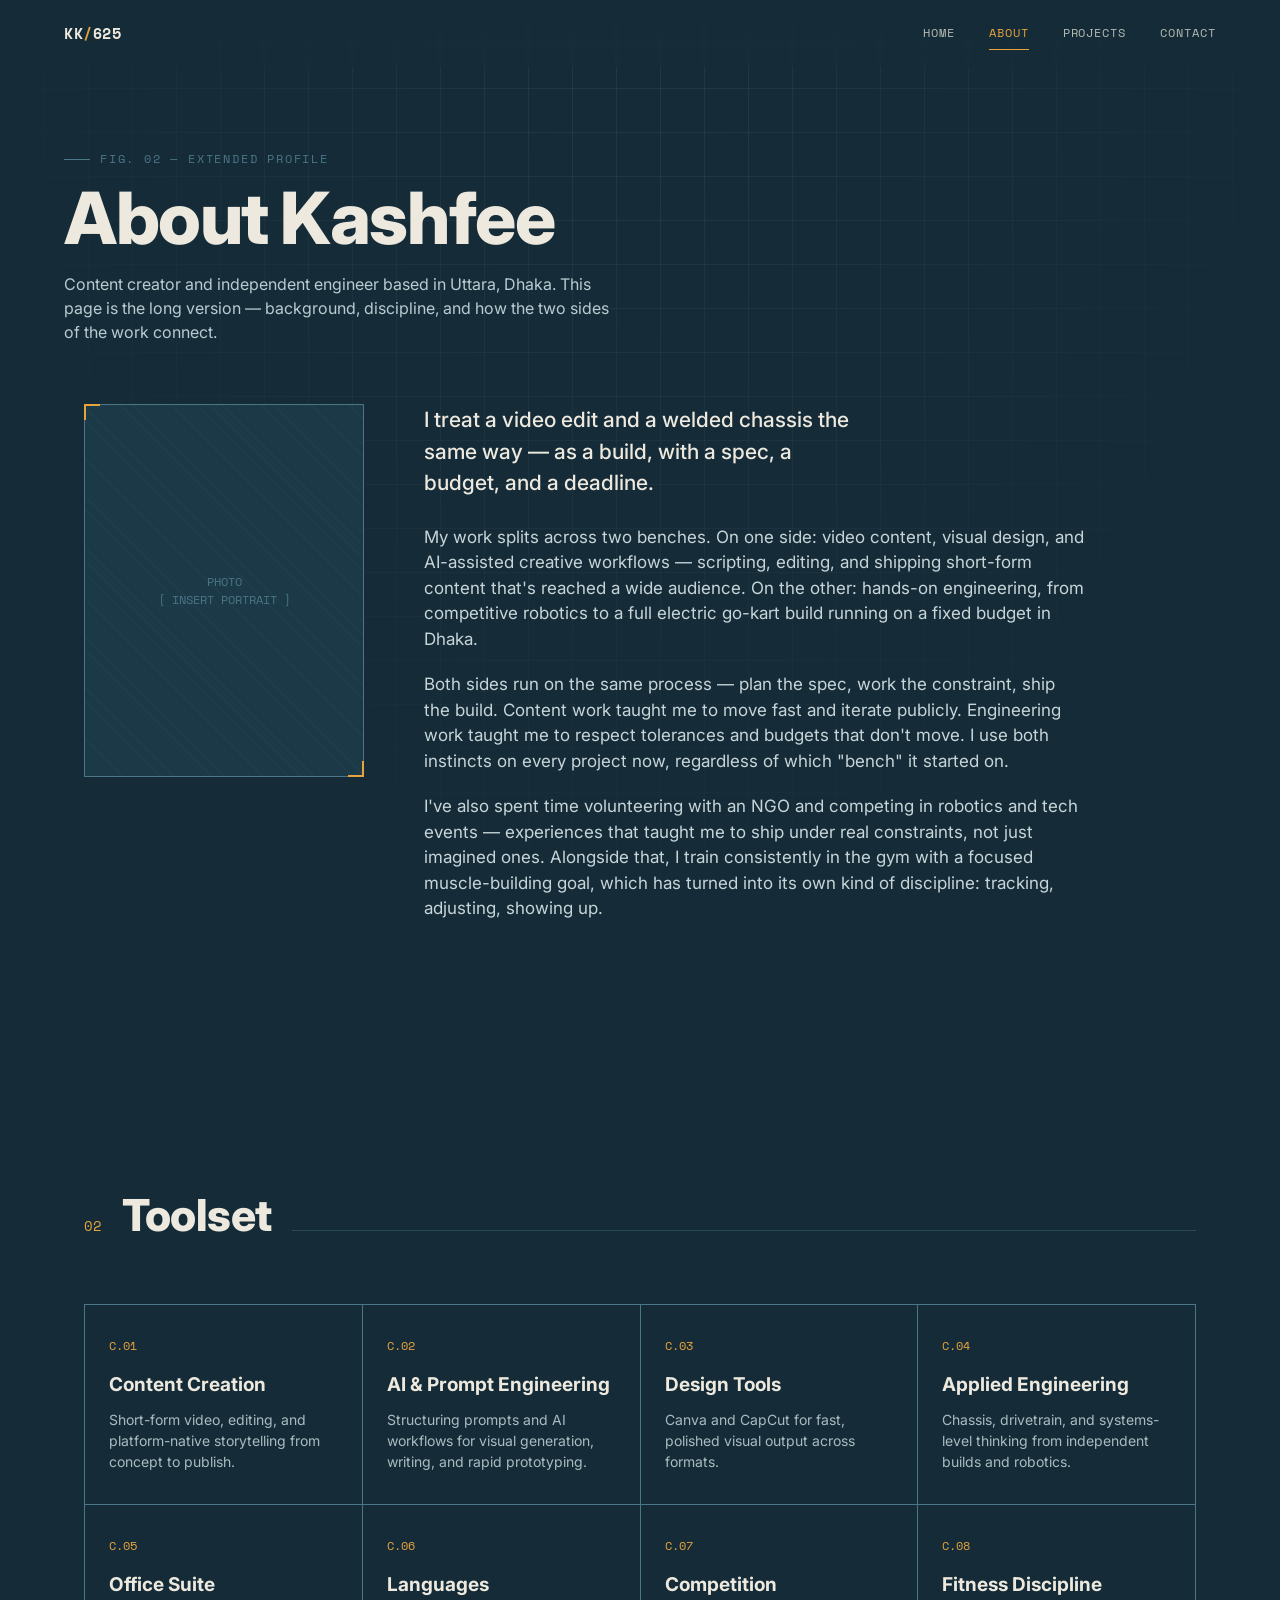
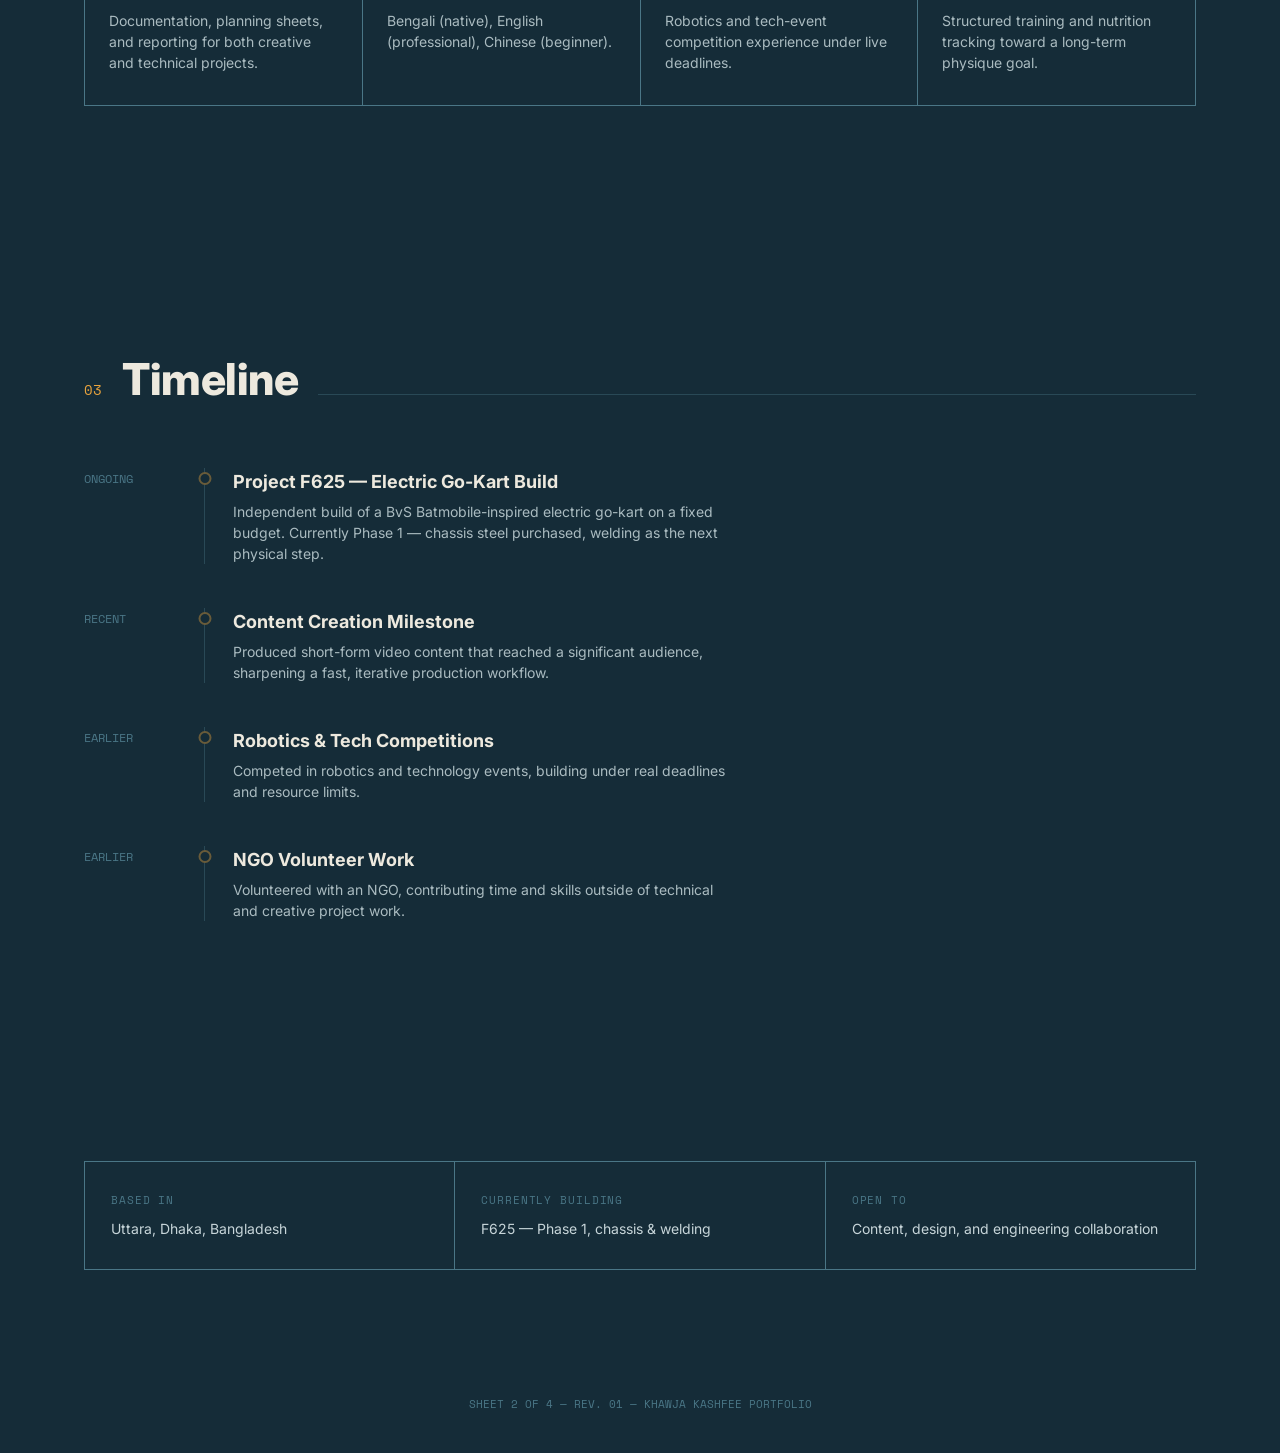
==== about.html @ e5e24c15 "Add files via upload" ====
<!DOCTYPE html>
<html lang="en">
<head>
<meta charset="UTF-8">
<meta name="viewport" content="width=device-width, initial-scale=1.0">
<title>About — Khawja Kashfee</title>
<link rel="preconnect" href="https://fonts.googleapis.com">
<link href="https://fonts.googleapis.com/css2?family=Space+Mono:ital,wght@0,400;0,700;1,400&family=Inter:wght@400;500;600;700;800&display=swap" rel="stylesheet">
<link rel="stylesheet" href="style.css">
</head>
<body>

<div class="blueprint-grid"></div>

<nav>
  <div class="brand">KK<span>/</span>625</div>
  <div class="navlinks">
    <a href="index.html">Home</a>
    <a href="about.html" class="active">About</a>
    <a href="projects.html">Projects</a>
    <a href="contact.html">Contact</a>
  </div>
</nav>

<div class="page-header">
  <div class="fig-label">Fig. 02 — Extended Profile</div>
  <h1>About Kashfee</h1>
  <p>Content creator and independent engineer based in Uttara, Dhaka. This page is the long version — background, discipline, and how the two sides of the work connect.</p>
</div>

<section class="wrap" style="padding-top:0;">
  <div class="about-grid reveal">
    <div class="frame">
      <span>PHOTO<br>[ INSERT PORTRAIT ]</span>
    </div>
    <div class="about-text">
      <p class="lede">I treat a video edit and a welded chassis the same way — as a build, with a spec, a budget, and a deadline.</p>
      <p>My work splits across two benches. On one side: video content, visual design, and AI-assisted creative workflows — scripting, editing, and shipping short-form content that's reached a wide audience. On the other: hands-on engineering, from competitive robotics to a full electric go-kart build running on a fixed budget in Dhaka.</p>
      <p>Both sides run on the same process — plan the spec, work the constraint, ship the build. Content work taught me to move fast and iterate publicly. Engineering work taught me to respect tolerances and budgets that don't move. I use both instincts on every project now, regardless of which "bench" it started on.</p>
      <p>I've also spent time volunteering with an NGO and competing in robotics and tech events — experiences that taught me to ship under real constraints, not just imagined ones. Alongside that, I train consistently in the gym with a focused muscle-building goal, which has turned into its own kind of discipline: tracking, adjusting, showing up.</p>
    </div>
  </div>
</section>

<section class="wrap">
  <div class="section-head">
    <span class="section-num">02</span>
    <h2 class="section-title">Toolset</h2>
    <div class="section-title-en"></div>
  </div>
  <div class="skills-grid reveal">
    <div class="skill-card">
      <div class="num">C.01</div>
      <h3>Content Creation</h3>
      <p>Short-form video, editing, and platform-native storytelling from concept to publish.</p>
    </div>
    <div class="skill-card">
      <div class="num">C.02</div>
      <h3>AI &amp; Prompt Engineering</h3>
      <p>Structuring prompts and AI workflows for visual generation, writing, and rapid prototyping.</p>
    </div>
    <div class="skill-card">
      <div class="num">C.03</div>
      <h3>Design Tools</h3>
      <p>Canva and CapCut for fast, polished visual output across formats.</p>
    </div>
    <div class="skill-card">
      <div class="num">C.04</div>
      <h3>Applied Engineering</h3>
      <p>Chassis, drivetrain, and systems-level thinking from independent builds and robotics.</p>
    </div>
    <div class="skill-card">
      <div class="num">C.05</div>
      <h3>Office Suite</h3>
      <p>Documentation, planning sheets, and reporting for both creative and technical projects.</p>
    </div>
    <div class="skill-card">
      <div class="num">C.06</div>
      <h3>Languages</h3>
      <p>Bengali (native), English (professional), Chinese (beginner).</p>
    </div>
    <div class="skill-card">
      <div class="num">C.07</div>
      <h3>Competition</h3>
      <p>Robotics and tech-event competition experience under live deadlines.</p>
    </div>
    <div class="skill-card">
      <div class="num">C.08</div>
      <h3>Fitness Discipline</h3>
      <p>Structured training and nutrition tracking toward a long-term physique goal.</p>
    </div>
  </div>
</section>

<section class="wrap">
  <div class="section-head">
    <span class="section-num">03</span>
    <h2 class="section-title">Timeline</h2>
    <div class="section-title-en"></div>
  </div>
  <div class="timeline reveal">
    <div class="tl-item">
      <div class="tl-date">ONGOING</div>
      <div class="tl-rail"></div>
      <div class="tl-content">
        <h4>Project F625 — Electric Go-Kart Build</h4>
        <p>Independent build of a BvS Batmobile-inspired electric go-kart on a fixed budget. Currently Phase 1 — chassis steel purchased, welding as the next physical step.</p>
      </div>
    </div>
    <div class="tl-item">
      <div class="tl-date">RECENT</div>
      <div class="tl-rail"></div>
      <div class="tl-content">
        <h4>Content Creation Milestone</h4>
        <p>Produced short-form video content that reached a significant audience, sharpening a fast, iterative production workflow.</p>
      </div>
    </div>
    <div class="tl-item">
      <div class="tl-date">EARLIER</div>
      <div class="tl-rail"></div>
      <div class="tl-content">
        <h4>Robotics &amp; Tech Competitions</h4>
        <p>Competed in robotics and technology events, building under real deadlines and resource limits.</p>
      </div>
    </div>
    <div class="tl-item">
      <div class="tl-date">EARLIER</div>
      <div class="tl-rail"></div>
      <div class="tl-content">
        <h4>NGO Volunteer Work</h4>
        <p>Volunteered with an NGO, contributing time and skills outside of technical and creative project work.</p>
      </div>
    </div>
  </div>
</section>

<section class="wrap" style="padding-bottom:100px;">
  <div class="stat-strip reveal">
    <div class="stat-cell">
      <div class="stat-label">Based In</div>
      <p>Uttara, Dhaka, Bangladesh</p>
    </div>
    <div class="stat-cell">
      <div class="stat-label">Currently Building</div>
      <p>F625 — Phase 1, chassis &amp; welding</p>
    </div>
    <div class="stat-cell">
      <div class="stat-label">Open To</div>
      <p>Content, design, and engineering collaboration</p>
    </div>
  </div>
</section>

<footer>SHEET 2 OF 4 — REV. 01 — KHAWJA KASHFEE PORTFOLIO</footer>

<script src="script.js"></script>

</body>
</html>
---- style.css ----
:root{
    --blue-deep:#152C38;
    --blue-panel:#1C3947;
    --line:#4A7686;
    --paper:#EDE9DE;
    --ink:#16201F;
    --amber:#E8A33D;
    --amber-dim:#8a6427;
    --grid-line: rgba(255,255,255,0.06);
  }
  *{box-sizing:border-box;margin:0;padding:0;}
  html{scroll-behavior:smooth;}
  body{
    background:var(--blue-deep);
    color:var(--paper);
    font-family:'Inter',sans-serif;
    line-height:1.5;
    overflow-x:hidden;
  }
  ::selection{background:var(--amber);color:var(--blue-deep);}
  .mono{font-family:'Space Mono',monospace;}

  /* grid backdrop */
  .blueprint-grid{
    position:fixed;inset:0;z-index:0;pointer-events:none;
    background-image:
      linear-gradient(var(--grid-line) 1px, transparent 1px),
      linear-gradient(90deg, var(--grid-line) 1px, transparent 1px);
    background-size:44px 44px;
    background-color:var(--blue-deep);
  }
  .blueprint-grid::after{
    content:"";position:absolute;inset:0;
    background:radial-gradient(ellipse at 50% 0%, rgba(21,44,56,0) 0%, var(--blue-deep) 78%);
  }

  a{color:inherit;text-decoration:none;}

  /* nav */
  nav{
    position:fixed;top:0;left:0;right:0;z-index:50;
    display:flex;justify-content:space-between;align-items:center;
    padding:22px 5vw;
    background:linear-gradient(to bottom, rgba(21,44,56,0.92), rgba(21,44,56,0));
    backdrop-filter:blur(2px);
  }
  .brand{font-family:'Space Mono',monospace;font-weight:700;font-size:15px;letter-spacing:0.04em;}
  .brand span{color:var(--amber);}
  .navlinks{display:flex;gap:34px;font-family:'Space Mono',monospace;font-size:12px;letter-spacing:0.08em;text-transform:uppercase;}
  .navlinks a{opacity:0.75;transition:opacity .2s, color .2s;position:relative;}
  .navlinks a:hover{opacity:1;color:var(--amber);}
  .navlinks a.active{opacity:1;color:var(--amber);}
  .navlinks a.active::after{
    content:"";position:absolute;left:0;right:0;bottom:-8px;height:1px;background:var(--amber);
  }
  @media(max-width:640px){.navlinks{gap:18px;font-size:10px;}}

  section{position:relative;z-index:1;}

  /* ---------- HERO ---------- */
  .hero{
    min-height:100vh;
    display:flex;flex-direction:column;justify-content:center;
    padding:0 5vw;
    position:relative;
  }
  .fig-label{
    font-family:'Space Mono',monospace;font-size:12px;color:var(--line);
    letter-spacing:0.15em;text-transform:uppercase;margin-bottom:18px;
    display:flex;align-items:center;gap:10px;
  }
  .fig-label::before{content:"";width:26px;height:1px;background:var(--line);}
  .hero-title{
    font-family:'Inter',sans-serif;font-weight:800;
    font-size:clamp(48px, 9vw, 122px);
    line-height:0.95;letter-spacing:-0.02em;
    color:var(--paper);
    max-width:16ch;
  }
  .hero-title em{
    font-style:normal;color:transparent;-webkit-text-stroke:1.5px var(--amber);
  }
  .hero-sub{
    margin-top:26px;font-size:clamp(16px,2vw,20px);color:#B9CBD1;max-width:44ch;
    font-weight:400;
  }
  .hero-sub strong{color:var(--amber);font-weight:600;}

  .dim-line{
    position:absolute;
    display:flex;align-items:center;gap:8px;
    font-family:'Space Mono',monospace;font-size:11px;color:var(--line);
  }
  .dim-line .tick{width:1px;height:10px;background:var(--line);}
  .dim-line .stroke{height:1px;background:var(--line);flex:1;}

  .specbox{
    position:absolute;top:130px;right:5vw;
    border:1px solid var(--line);
    padding:16px 20px;
    font-family:'Space Mono',monospace;font-size:12px;
    min-width:220px;
    background:rgba(28,57,71,0.5);
    backdrop-filter:blur(3px);
  }
  .specbox .row{display:flex;justify-content:space-between;padding:5px 0;border-bottom:1px dashed rgba(255,255,255,0.12);gap:20px;}
  .specbox .row:last-child{border-bottom:none;}
  .specbox .k{color:var(--line);}
  .specbox .v{color:var(--paper);text-align:right;}
  @media(max-width:900px){.specbox{position:static;margin-top:40px;width:fit-content;}}

  .scroll-cue{
    position:absolute;bottom:36px;left:5vw;
    font-family:'Space Mono',monospace;font-size:11px;color:var(--line);
    display:flex;align-items:center;gap:10px;
  }
  .scroll-cue .arrow{animation:bob 1.6s ease-in-out infinite;}
  @keyframes bob{0%,100%{transform:translateY(0);}50%{transform:translateY(5px);}}

  /* ---------- HERO ROBOTS ---------- */
  .bot-layer{
    position:absolute;inset:0;z-index:-1;pointer-events:none;overflow:hidden;
  }
  .bot{
    position:absolute;opacity:0;
    filter:drop-shadow(0 0 14px rgba(232,163,61,0.06));
    animation: bot-in 1.4s ease forwards, bot-float 7s ease-in-out infinite;
    will-change:transform;
  }
  .bot svg{ width:100%; height:100%; display:block; }
  .bot .part{ fill:none; stroke:var(--line); stroke-width:1.4; opacity:0.55; }
  .bot .accent{ stroke:var(--amber); opacity:0.8; }
  .bot .joint{ fill:var(--blue-deep); stroke:var(--amber); stroke-width:1.4; }

  .bot-01{ width:150px; top:14%; left:6%; animation-delay:.1s, .1s; }
  .bot-02{ width:110px; top:62%; left:2%; animation-delay:.5s, .9s; }
  .bot-03{ width:170px; top:8%; right:8%; animation-delay:.3s, .4s; }
  .bot-04{ width:120px; bottom:10%; right:4%; animation-delay:.7s, 1.3s; }
  @media(max-width:900px){
    .bot-02, .bot-04{ display:none; }
    .bot-01{ width:100px; opacity:.5 !important; }
    .bot-03{ width:110px; }
  }

  @keyframes bot-in{
    from{ opacity:0; transform:translateY(14px) scale(.94); }
    to{ opacity:0.85; transform:translateY(0) scale(1); }
  }
  @keyframes bot-float{
    0%,100%{ transform:translateY(0) rotate(0deg); }
    50%{ transform:translateY(-14px) rotate(1.2deg); }
  }
  .bot-tag{
    position:absolute;left:50%;bottom:-22px;transform:translateX(-50%);
    font-family:'Space Mono',monospace;font-size:9px;letter-spacing:.08em;
    color:var(--line);white-space:nowrap;
  }

  /* ---------- SECTION HEADERS ---------- */
  .section-head{
    display:flex;align-items:baseline;gap:20px;margin-bottom:56px;
    padding:0 5vw;
  }
  .section-num{font-family:'Space Mono',monospace;color:var(--amber);font-size:14px;}
  .section-title{font-size:clamp(28px,4vw,44px);font-weight:800;letter-spacing:-0.01em;}
  .section-title-en{flex:1;height:1px;background:var(--line);opacity:0.4;}

  .wrap{max-width:1240px;margin:0 auto;padding:120px 0;}

  /* ---------- ABOUT ---------- */
  .about-grid{
    display:grid;grid-template-columns:280px 1fr;gap:60px;
    padding:0 5vw;align-items:start;
  }
  @media(max-width:800px){.about-grid{grid-template-columns:1fr;}}
  .frame{
    aspect-ratio:3/4;border:1px solid var(--line);position:relative;
    background:
      repeating-linear-gradient(45deg, transparent, transparent 8px, rgba(255,255,255,0.02) 8px, rgba(255,255,255,0.02) 9px),
      var(--blue-panel);
    display:flex;align-items:center;justify-content:center;
  }
  .frame::before,.frame::after,.frame .c1,.frame .c2{
    content:"";position:absolute;width:14px;height:14px;border-color:var(--amber);
  }
  .frame::before{top:-1px;left:-1px;border-top:2px solid var(--amber);border-left:2px solid var(--amber);}
  .frame::after{bottom:-1px;right:-1px;border-bottom:2px solid var(--amber);border-right:2px solid var(--amber);}
  .frame span{font-family:'Space Mono',monospace;font-size:12px;color:var(--line);text-align:center;padding:20px;}
  .about-text p{color:#C7D5D9;font-size:17px;margin-bottom:20px;max-width:60ch;}
  .about-text .lede{font-size:21px;color:var(--paper);font-weight:500;margin-bottom:26px;max-width:34ch;}
  .callout-list{margin-top:32px;display:flex;flex-direction:column;gap:14px;}
  .callout{display:flex;gap:14px;align-items:flex-start;font-family:'Space Mono',monospace;font-size:13px;}
  .callout .dot{width:6px;height:6px;background:var(--amber);border-radius:50%;margin-top:6px;flex-shrink:0;}
  .callout b{color:var(--paper);font-family:'Inter',sans-serif;font-weight:600;}

  /* ---------- SKILLS ---------- */
  .skills-grid{
    display:grid;grid-template-columns:repeat(4,1fr);gap:1px;
    background:var(--line);border:1px solid var(--line);
    margin:0 5vw;
  }
  @media(max-width:900px){.skills-grid{grid-template-columns:repeat(2,1fr);}}
  .skill-card{
    background:var(--blue-deep);padding:32px 24px;
    transition:background .25s;
  }
  .skill-card:hover{background:var(--blue-panel);}
  .skill-card .num{font-family:'Space Mono',monospace;color:var(--amber);font-size:12px;}
  .skill-card h3{font-size:19px;margin:16px 0 10px;font-weight:700;}
  .skill-card p{font-size:14px;color:#AABBC0;}

  /* ---------- PROJECTS ---------- */
  .project-feature{
    margin:0 5vw 60px;border:1px solid var(--line);
    display:grid;grid-template-columns:1.1fr 1fr;
    background:var(--blue-panel);
  }
  @media(max-width:900px){.project-feature{grid-template-columns:1fr;}}
  .pf-visual{
    border-right:1px solid var(--line);padding:40px;position:relative;
    display:flex;flex-direction:column;justify-content:center;
    min-height:340px;
    background:
      linear-gradient(var(--grid-line) 1px, transparent 1px),
      linear-gradient(90deg, var(--grid-line) 1px, transparent 1px);
    background-size:22px 22px;
  }
  @media(max-width:900px){.pf-visual{border-right:none;border-bottom:1px solid var(--line);}}
  .pf-tag{font-family:'Space Mono',monospace;font-size:11px;color:var(--amber);letter-spacing:0.1em;margin-bottom:14px;}
  .pf-visual h3{font-size:clamp(28px,3vw,36px);font-weight:800;line-height:1.1;}
  .pf-visual .status{
    margin-top:22px;display:inline-flex;align-items:center;gap:8px;
    font-family:'Space Mono',monospace;font-size:11px;color:var(--paper);
    border:1px solid var(--amber-dim);padding:6px 12px;width:fit-content;
  }
  .pf-visual .status .pulse{width:6px;height:6px;border-radius:50%;background:var(--amber);}
  .pf-body{padding:40px;}
  .pf-body p{color:#C7D5D9;font-size:15px;margin-bottom:22px;}
  .spec-table{width:100%;border-collapse:collapse;font-family:'Space Mono',monospace;font-size:13px;}
  .spec-table tr{border-bottom:1px dashed rgba(255,255,255,0.12);}
  .spec-table tr:last-child{border-bottom:none;}
  .spec-table td{padding:9px 0;}
  .spec-table td:first-child{color:var(--line);width:40%;}
  .spec-table td:last-child{color:var(--paper);text-align:right;}

  .project-row{
    display:grid;grid-template-columns:repeat(2,1fr);gap:1px;
    background:var(--line);border:1px solid var(--line);margin:0 5vw;
  }
  @media(max-width:800px){.project-row{grid-template-columns:1fr;}}
  .proj-card{background:var(--blue-deep);padding:30px;transition:background .25s;}
  .proj-card:hover{background:var(--blue-panel);}
  .proj-card .pf-tag{margin-bottom:10px;}
  .proj-card h4{font-size:20px;font-weight:700;margin-bottom:10px;}
  .proj-card p{font-size:14px;color:#AABBC0;}

  /* ---------- CONTACT / TITLE BLOCK ---------- */
  .titleblock-wrap{padding:0 5vw 5vw;}
  .titleblock{
    border:1px solid var(--line);
    display:grid;grid-template-columns:1.4fr 1fr 1fr 1fr;
  }
  @media(max-width:800px){.titleblock{grid-template-columns:1fr 1fr;}}
  .tb-cell{padding:26px 24px;border-right:1px solid var(--line);border-top:1px solid var(--line);}
  .tb-cell:nth-child(4n){border-right:none;}
  @media(max-width:800px){.tb-cell:nth-child(2n){border-right:none;}}
  .tb-cell .k{font-family:'Space Mono',monospace;font-size:11px;color:var(--line);letter-spacing:0.1em;text-transform:uppercase;margin-bottom:8px;}
  .tb-cell .v{font-size:16px;font-weight:600;}
  .tb-cell .v a:hover{color:var(--amber);}
  .tb-main{grid-column:1/2;border-top:none;}
  @media(max-width:800px){.tb-main{grid-column:1/-1;}}
  .tb-main h2{font-size:clamp(30px,4vw,48px);font-weight:800;margin-bottom:14px;}
  .tb-main p{color:#B9CBD1;font-size:15px;max-width:36ch;}
  .cta-btn{
    margin-top:22px;display:inline-flex;align-items:center;gap:10px;
    font-family:'Space Mono',monospace;font-size:13px;color:var(--blue-deep);
    background:var(--amber);padding:12px 22px;border:1px solid var(--amber);
    transition:background .2s,color .2s;
  }
  .cta-btn:hover{background:transparent;color:var(--amber);}
  .cta-btn.ghost{
    background:transparent;color:var(--amber);border:1px solid var(--amber-dim);
    margin-top:4px;
  }
  .cta-btn.ghost:hover{background:var(--amber);color:var(--blue-deep);}

  /* ---------- SUB-PAGE HEADER ---------- */
  .page-header{
    padding:150px 5vw 60px;position:relative;z-index:1;
  }
  .page-header .fig-label{margin-bottom:14px;}
  .page-header h1{
    font-size:clamp(38px,6vw,72px);font-weight:800;letter-spacing:-0.02em;line-height:1;
  }
  .page-header p{margin-top:18px;color:#B9CBD1;font-size:16px;max-width:56ch;}

  /* ---------- TIMELINE ---------- */
  .timeline{padding:0 5vw;display:flex;flex-direction:column;}
  .tl-item{
    display:grid;grid-template-columns:120px 1px 1fr;gap:0;
    padding-bottom:44px;position:relative;
  }
  .tl-item:last-child{padding-bottom:0;}
  .tl-date{font-family:'Space Mono',monospace;font-size:12px;color:var(--line);padding-top:2px;}
  .tl-rail{position:relative;background:var(--line);opacity:.4;}
  .tl-rail::before{
    content:"";position:absolute;top:4px;left:50%;transform:translateX(-50%);
    width:9px;height:9px;border-radius:50%;background:var(--blue-deep);border:2px solid var(--amber);
  }
  .tl-content{padding-left:28px;}
  .tl-content h4{font-size:18px;font-weight:700;margin-bottom:6px;}
  .tl-content p{font-size:14px;color:#AABBC0;max-width:56ch;}
  @media(max-width:700px){
    .tl-item{grid-template-columns:70px 1px 1fr;}
    .tl-date{font-size:10px;}
  }

  /* ---------- VALUES / STAT STRIP ---------- */
  .stat-strip{
    display:grid;grid-template-columns:repeat(3,1fr);gap:1px;
    background:var(--line);border:1px solid var(--line);margin:0 5vw;
  }
  @media(max-width:700px){.stat-strip{grid-template-columns:1fr;}}
  .stat-cell{background:var(--blue-deep);padding:30px 26px;}
  .stat-cell .stat-label{font-family:'Space Mono',monospace;font-size:11px;color:var(--line);letter-spacing:.08em;text-transform:uppercase;margin-bottom:10px;}
  .stat-cell p{font-size:14px;color:#C7D5D9;}

  /* ---------- PROJECT GALLERY GRID ---------- */
  .gallery-grid{
    display:grid;grid-template-columns:repeat(2,1fr);gap:1px;
    background:var(--line);border:1px solid var(--line);margin:0 5vw 1px;
  }
  @media(max-width:800px){.gallery-grid{grid-template-columns:1fr;}}
  .gallery-card{background:var(--blue-deep);padding:34px;transition:background .25s;}
  .gallery-card:hover{background:var(--blue-panel);}
  .gallery-card .pf-tag{margin-bottom:12px;}
  .gallery-card h3{font-size:22px;font-weight:700;margin-bottom:10px;}
  .gallery-card p{font-size:14px;color:#AABBC0;margin-bottom:16px;}
  .gallery-card .status{
    display:inline-flex;align-items:center;gap:8px;
    font-family:'Space Mono',monospace;font-size:11px;color:var(--paper);
    border:1px solid var(--amber-dim);padding:5px 11px;width:fit-content;
  }
  .gallery-card .status .pulse{width:6px;height:6px;border-radius:50%;background:var(--amber);}

  /* ---------- CONTACT PAGE ---------- */
  .contact-layout{
    display:grid;grid-template-columns:1fr 1fr;gap:1px;
    background:var(--line);border:1px solid var(--line);margin:0 5vw;
  }
  @media(max-width:800px){.contact-layout{grid-template-columns:1fr;}}
  .contact-panel{background:var(--blue-deep);padding:44px;}
  .contact-panel h3{font-size:22px;font-weight:700;margin-bottom:18px;}
  .contact-panel p{font-size:14px;color:#AABBC0;margin-bottom:22px;max-width:44ch;}
  .contact-rows{display:flex;flex-direction:column;gap:0;}
  .contact-row{
    display:flex;justify-content:space-between;align-items:center;
    padding:16px 0;border-bottom:1px dashed rgba(255,255,255,0.12);
    font-family:'Space Mono',monospace;font-size:13px;
  }
  .contact-row:last-child{border-bottom:none;}
  .contact-row .k{color:var(--line);text-transform:uppercase;letter-spacing:.08em;font-size:11px;}
  .contact-row a{color:var(--paper);}
  .contact-row a:hover{color:var(--amber);}
  .resume-box{
    border:1px solid var(--amber-dim);padding:26px;margin-top:26px;
    display:flex;justify-content:space-between;align-items:center;gap:16px;flex-wrap:wrap;
  }
  .resume-box .rb-text{font-family:'Space Mono',monospace;font-size:12px;color:var(--line);}
  .resume-box .rb-text b{color:var(--paper);font-family:'Inter',sans-serif;font-size:15px;display:block;margin-bottom:4px;}

  footer{
    text-align:center;padding:26px 5vw 40px;
    font-family:'Space Mono',monospace;font-size:11px;color:var(--line);
  }

  .reveal{opacity:0;transform:translateY(18px);transition:opacity .7s ease, transform .7s ease;}
  .reveal.in{opacity:1;transform:translateY(0);}

  @media (prefers-reduced-motion: reduce){
    *{animation:none !important;transition:none !important;}
  }
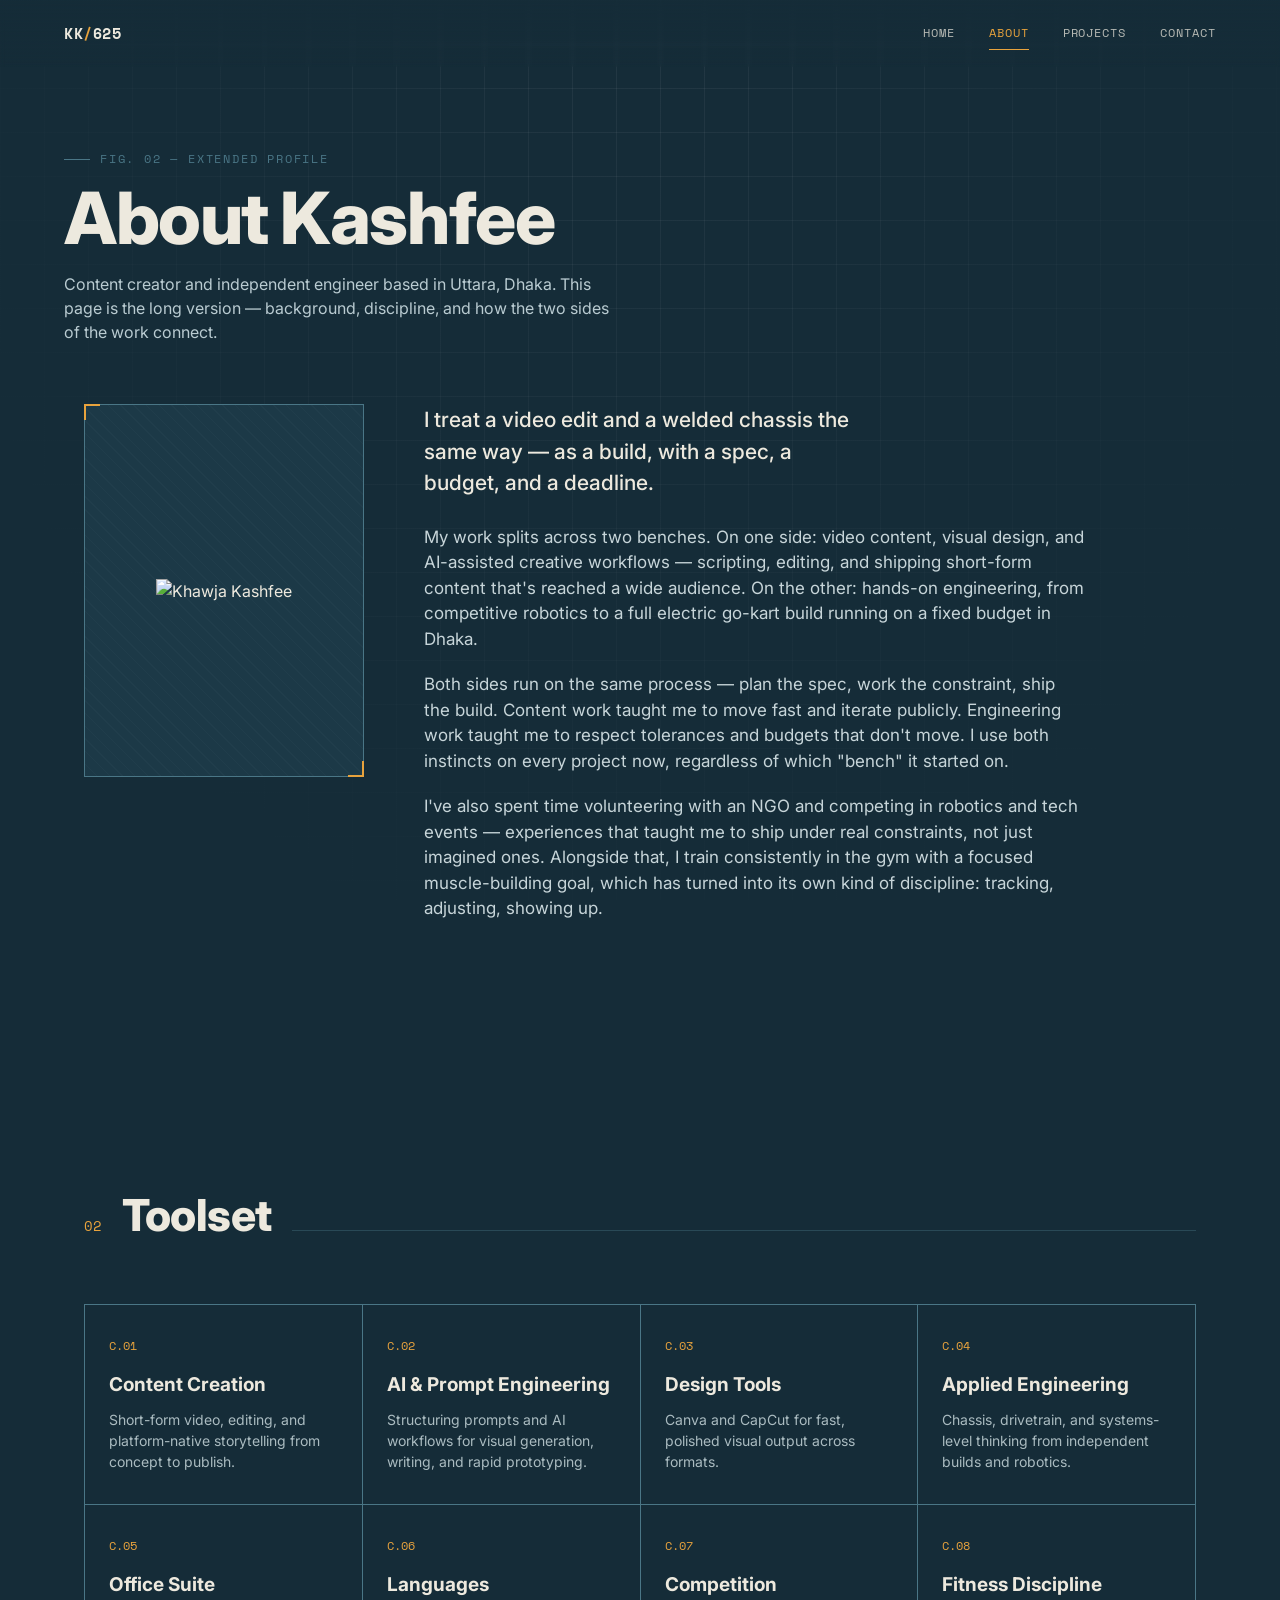
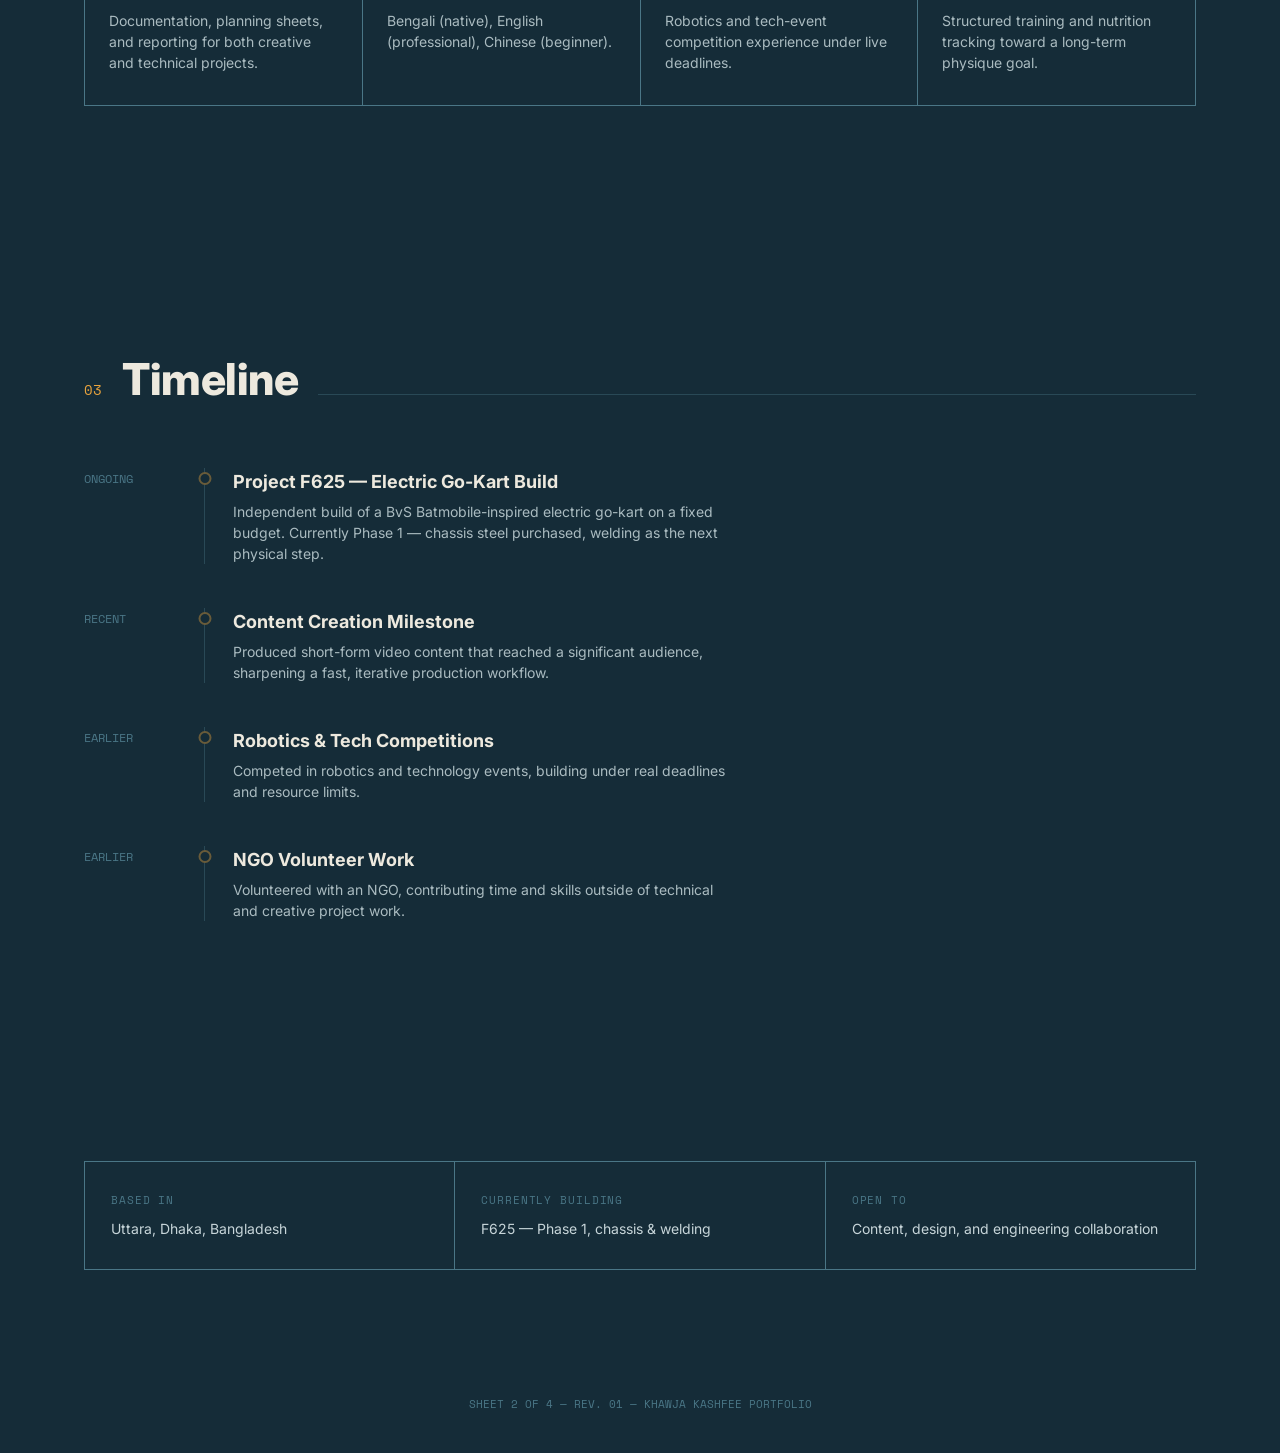
==== commit 7abbddaf: "about.html" ====
--- a/about.html
+++ b/about.html
@@ -31,7 +31,7 @@
 <section class="wrap" style="padding-top:0;">
   <div class="about-grid reveal">
     <div class="frame">
-      <span>PHOTO<br>[ INSERT PORTRAIT ]</span>
+       <img src="portrait.jpg" alt="Khawja Kashfee">
     </div>
     <div class="about-text">
       <p class="lede">I treat a video edit and a welded chassis the same way — as a build, with a spec, a budget, and a deadline.</p>
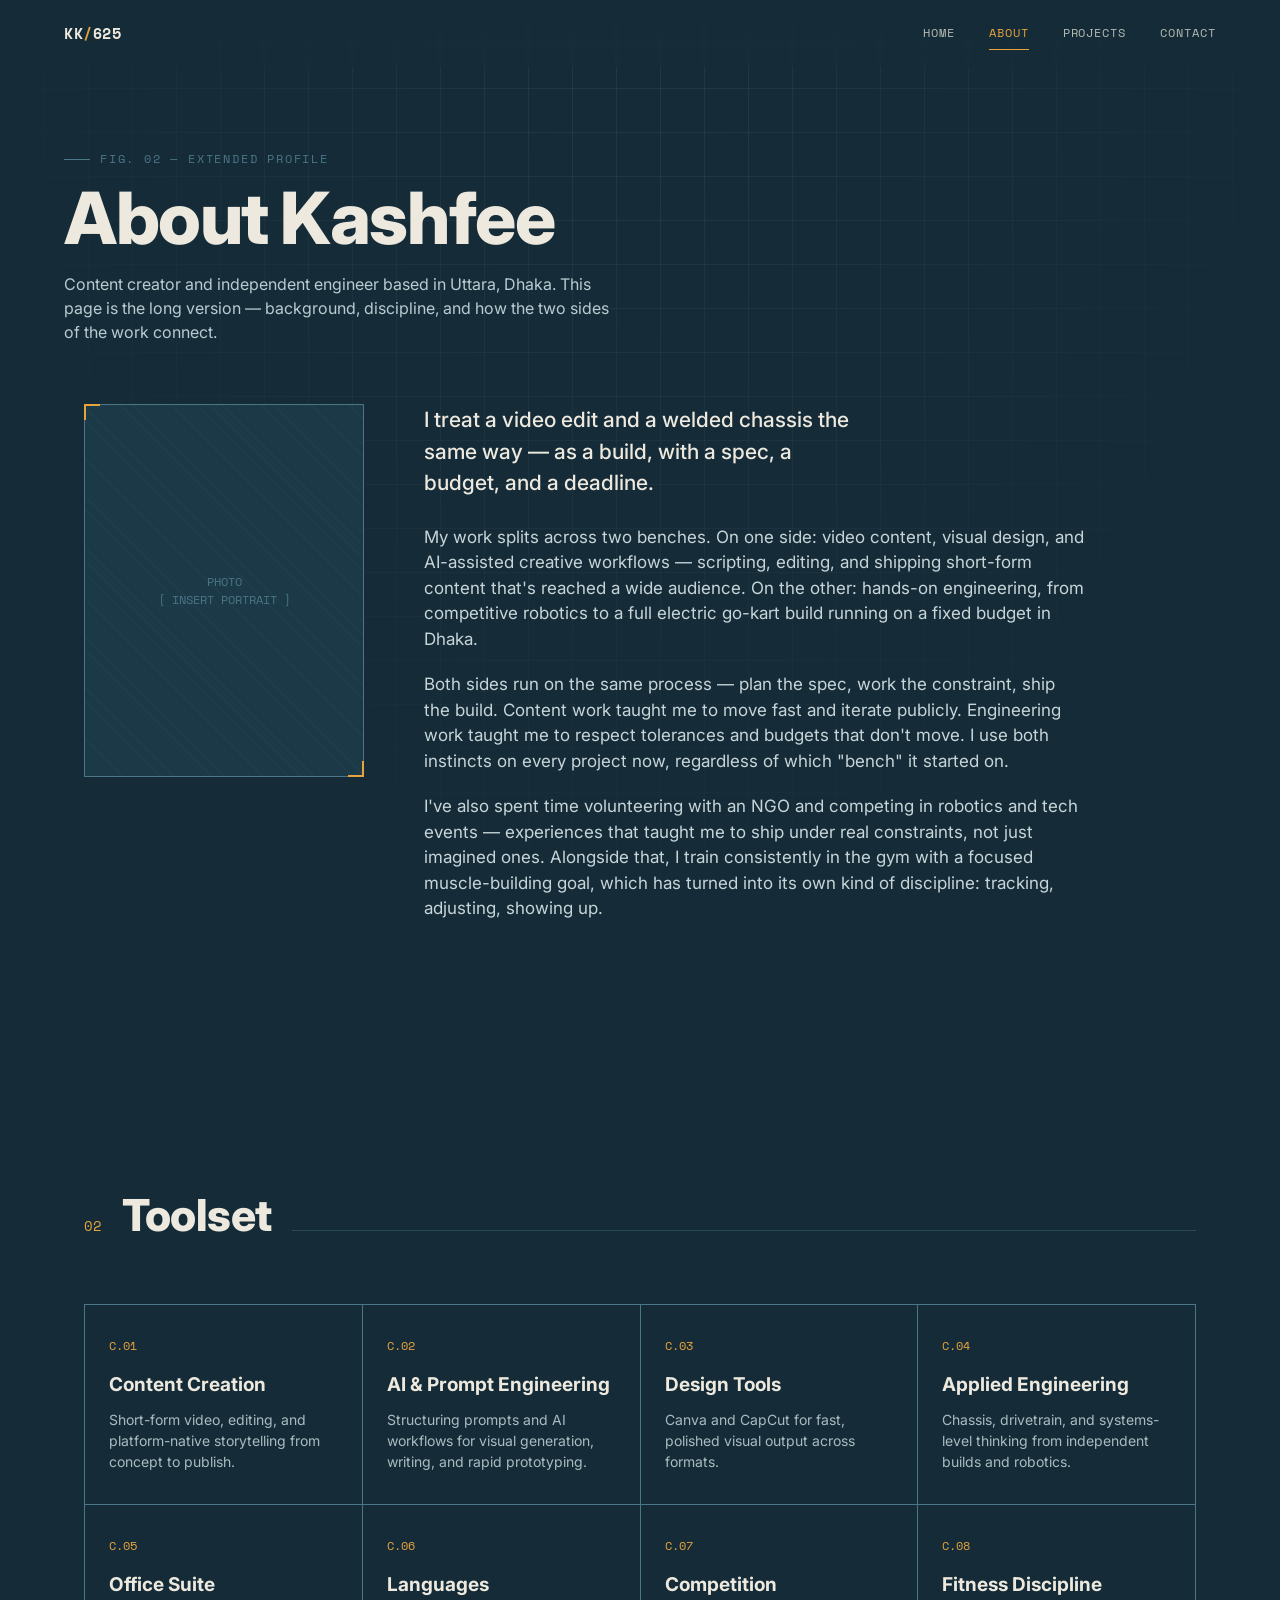
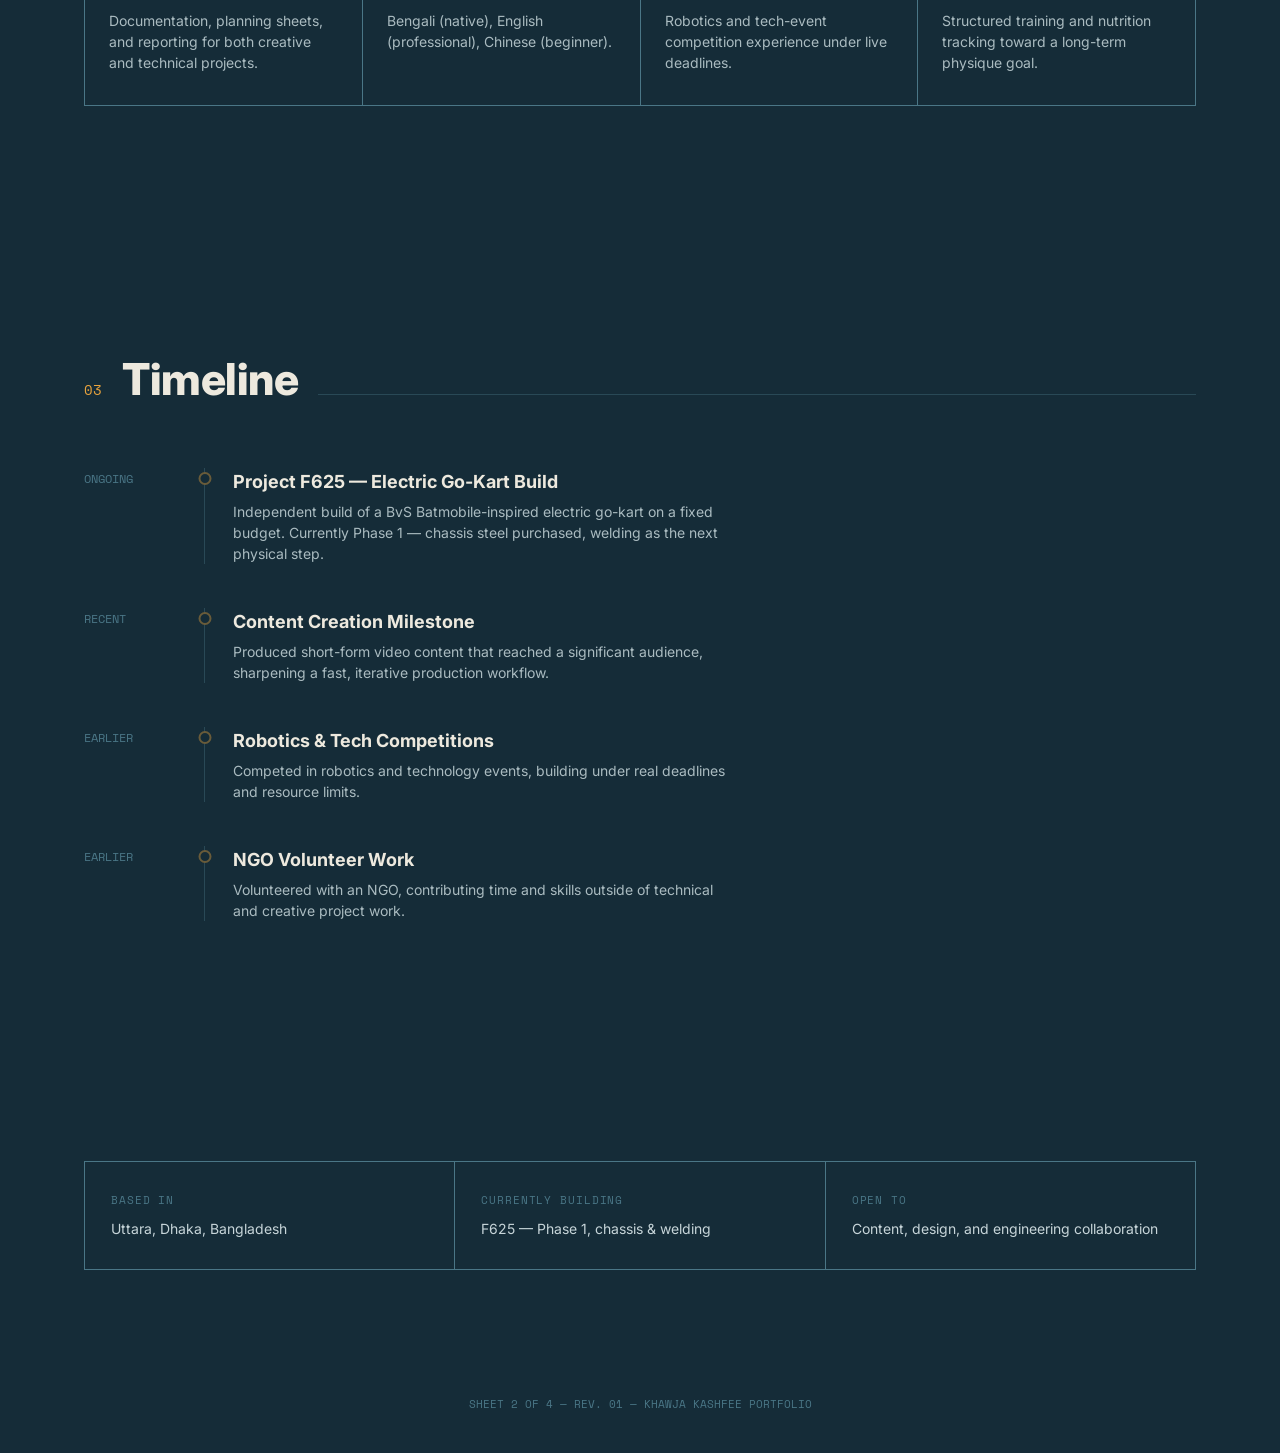
==== commit 18a362ee: "about.html" ====
--- a/about.html
+++ b/about.html
@@ -31,7 +31,7 @@
 <section class="wrap" style="padding-top:0;">
   <div class="about-grid reveal">
     <div class="frame">
-       <img src="portrait.jpg" alt="Khawja Kashfee">
+      <span>PHOTO<br>[ INSERT PORTRAIT ]</span>
     </div>
     <div class="about-text">
       <p class="lede">I treat a video edit and a welded chassis the same way — as a build, with a spec, a budget, and a deadline.</p>
